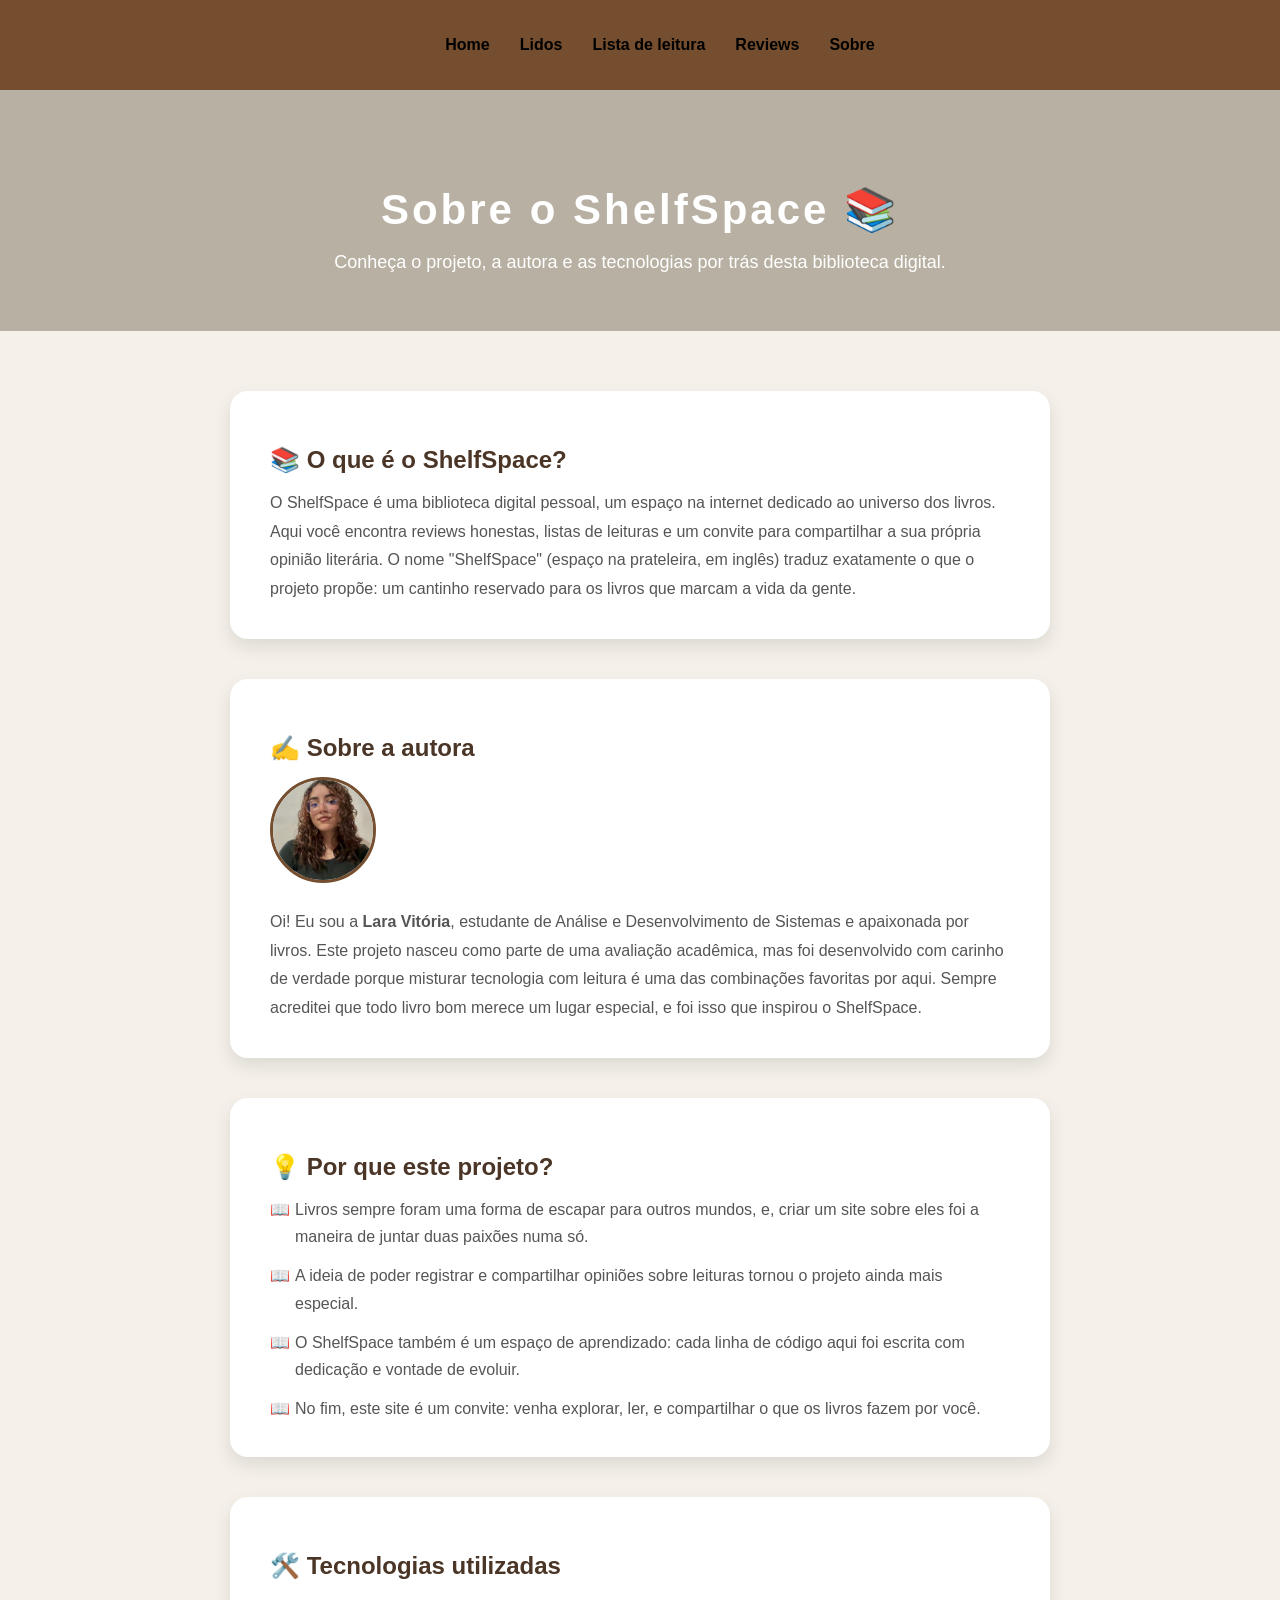
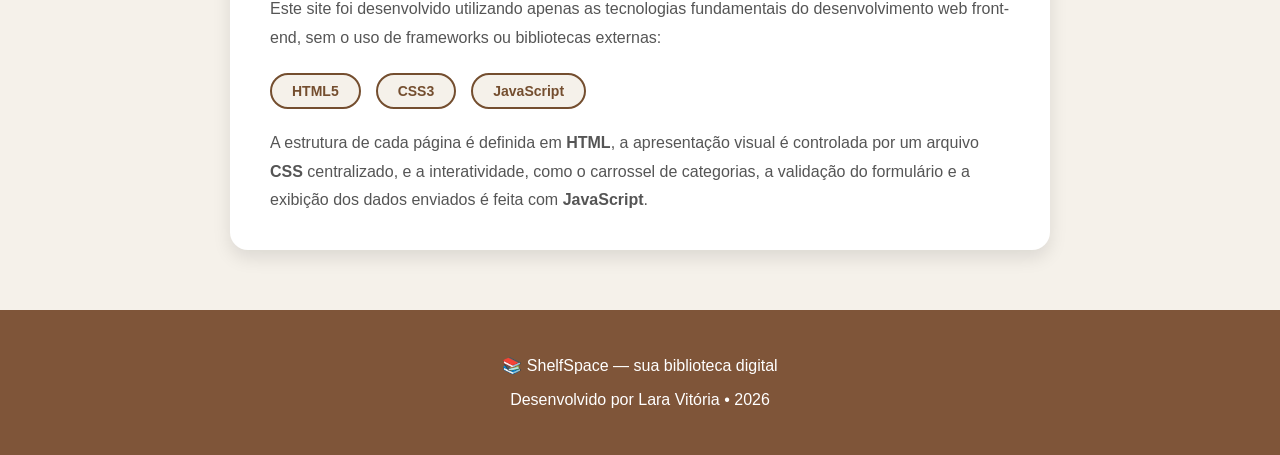
==== about.html @ 7d144e95 "atualizei o about html e add the first img" ====
<!DOCTYPE html>
<html lang="pt-br">
<head>
    <meta charset="UTF-8">
    <meta name="viewport" content="width=device-width, initial-scale=1.0">
    <title>Sobre | ShelfSpace</title>

    <link rel="stylesheet" href="css/style.css">
</head>

<body>

<header>
    <nav>
        <ul>
            <li><a href="index.html">Home</a></li>
            <li><a href="lidos.html">Lidos</a></li>
            <li><a href="lista.html">Lista de leitura</a></li>
            <li><a href="reviews.html">Reviews</a></li>
            <li><a href="about.html">Sobre</a></li>
        </ul>
    </nav>
</header>

<main>

    <!-- HERO -->
    <section class="about-hero">
        <h1>Sobre o ShelfSpace 📚</h1>
        <p>Conheça o projeto, a autora e as tecnologias por trás desta biblioteca digital.</p>
    </section>

    <div class="about-content">

        <!-- O QUE É O SHELFSPACE -->
        <div class="about-card">
            <h2>📚 O que é o ShelfSpace?</h2>
            <p>
                O ShelfSpace é uma biblioteca digital pessoal, um espaço na internet dedicado ao universo
                dos livros. Aqui você encontra reviews honestas, listas de leituras e um convite para
                compartilhar a sua própria opinião literária. O nome "ShelfSpace" (espaço na prateleira,
                em inglês) traduz exatamente o que o projeto propõe: um cantinho reservado para os livros
                que marcam a vida da gente.
            </p>
        </div>

        <!-- SOBRE A AUTORA -->
        <div class="about-card">
            <h2>✍️ Sobre a autora</h2>
            <div class="autora-info">
                <img src="images/lara.jpeg" alt="Foto de Lara Vitória" class="foto-autora">
                <div class="autora-texto">
                    <p>
                        Oi! Eu sou a <strong>Lara Vitória</strong>, estudante de Análise e Desenvolvimento de Sistemas e
                        apaixonada por livros. Este projeto nasceu como parte de uma avaliação acadêmica,
                        mas foi desenvolvido com carinho de verdade porque misturar tecnologia com
                        leitura é uma das combinações favoritas por aqui. Sempre acreditei que todo livro
                        bom merece um lugar especial, e foi isso que inspirou o ShelfSpace.
                    </p>
                </div>
            </div>
        </div>

        <!-- MOTIVAÇÃO -->
        <div class="about-card">
            <h2>💡 Por que este projeto?</h2>
            <ul class="curiosidade-lista">
                <li>Livros sempre foram uma forma de escapar para outros mundos, e, criar um site sobre eles foi a maneira de juntar duas paixões numa só.</li>
                <li>A ideia de poder registrar e compartilhar opiniões sobre leituras tornou o projeto ainda mais especial.</li>
                <li>O ShelfSpace também é um espaço de aprendizado: cada linha de código aqui foi escrita com dedicação e vontade de evoluir.</li>
                <li>No fim, este site é um convite: venha explorar, ler, e compartilhar o que os livros fazem por você.</li>
            </ul>
        </div>

        <!-- TECNOLOGIAS -->
        <div class="about-card">
            <h2>🛠️ Tecnologias utilizadas</h2>
            <p>Este site foi desenvolvido utilizando apenas as tecnologias fundamentais do desenvolvimento web front-end, sem o uso de frameworks ou bibliotecas externas:</p>
            <div class="tech-list">
                <span class="tech-badge">HTML5</span>
                <span class="tech-badge">CSS3</span>
                <span class="tech-badge">JavaScript</span>
            </div>
            <p style="margin-top: 20px;">
                A estrutura de cada página é definida em <strong>HTML</strong>, a apresentação visual
                é controlada por um arquivo <strong>CSS</strong> centralizado,
                e a interatividade, como o carrossel de categorias, a validação do formulário e a
                exibição dos dados enviados é feita com <strong>JavaScript</strong>.
            </p>
        </div>

    </div>

</main>

<footer>
    <p>📚 ShelfSpace — sua biblioteca digital</p>
    <p>Desenvolvido por Lara Vitória • 2026</p>
</footer>

<script src="js/script.js"></script>

</body>
</html>
---- css/style.css ----
/* =========================
   INDEX HTML 
========================= */
body{
    font-family: Arial;
    background-color: #f5f1ea;
    margin: 0;
}

/* ESTILO DA NAVBAR */
nav ul{
    display: flex;
    justify-content: center;
    gap: 30px;
    list-style: none;
}

nav a{
    text-decoration: none;
    color: black;
    font-weight: bold;
}

nav a:hover{
    color: #bab8b6;
    transition: 0.3s;
}


/* ESTILO DO HEADER */
header{
    background-color: #744E2F;
    padding: 20px;
}


/* ESTILO DA HERO SECTION */
.hero{
    text-align: center;
    padding: 70px 20px;
    background-color: #b8b1a3;
}

.hero h1{
    font-size: 48px;
    margin-bottom: 10px;
    letter-spacing: 3px;
    color: white;
}

.hero p{
    font-size: 18px;
    margin-bottom: 25px;
    color: white;
}

/* ESTILO DO BOTÃO PRINCIPAL */
.botao-principal{
    display: inline-block;
    padding: 12px 28px;
    background-color: #7f5539;
    color: white;
    text-decoration: none;
    border-radius: 25px;
    font-weight: bold;
    transition: 0.3s;
}

.botao-principal:hover{
    background-color: #9c6644;
    transform: scale(1.05);
}


/* ESTILO DA CATEGORIAS */
.categorias{
    padding: 60px 20px;
    background-color: #f5f1ea;
    text-align: center; 
}

.categorias h2{
    font-size: 36px;
    margin-bottom: 40px;
    color: #4a3526;
}

/* ESTILO DO CAROUSEL */
.carousel-container{
    position: relative;
    max-width: 1100px;
    margin: 0 auto;
    display: flex;
    align-items: center;
    gap: 15px;
}

/* ESTILO DAS CARDS */
.cards{
    display: flex;
    gap: 30px;
    overflow-x: hidden;
    text-align: center;
    scroll-behavior: smooth;
    padding: 30px 10px;
    width: 100%;
    padding: 30px 10px;
}

.cards::-webkit-scrollbar{
    display: none;
}

.card{
    min-width: 250px;
    max-width: 250px;
    flex:0 0 250px;
    padding: 20px;
    border-radius: 18px;
    background-color: white;
    text-align: center;
    box-shadow: 0 8px 18px rgba(0,0,0,0.12);
    transition: transform 0.3s, box-shadow 0.3s;
}

/* EFEITO DE HOVER NAS CARDS */
.card:hover{
    transform: translate(-12px) scale(1.04);
    box-shadow: 0 18px 35px rgba(0,0,0,0.22);
    z-index: 2;
}

.card img{
    width: 100%;
    height: 160px;
    object-fit: cover;
    border-radius: 14px;
    margin-bottom: 15px;
}

/* ESTILO DO CONTEÚDO DAS CARDS */
.card h3{
    color: #3e2c23;
    margin-bottom: 10px;
}

/* ESTILO DO PARÁGRAFO DAS CARDS */
.card p{
    font-size: 15px;
}


/* SETINHAS */
.seta{
    border: none;
    background-color: #7f5539;
    color: white;
    font-size: 28px;

    width: 45px;
    height: 45px;
    border-radius: 50%;

    display: flex;
    align-items: center;
    justify-content: center;

    cursor: pointer;
    z-index: 3;
    transition: 0.3s;

}

.seta:hover{
    background-color: #9c6644;
    transform: scale(1.1);
}

.esquerda{
    margin-right: 15px;
}

.direita{
    margin-left: 15px;
}

button{
    padding: 12px 25px;
    border: none;
    border-radius: 8px;
    background-color: #7f5539;
    color: white;
    cursor: pointer;
}

button:hover{
    background-color: #9c6644;
    transition: 0.3s;
}


/* ESTILO DA SEÇÃO DE ATALHOS */
.atalhos{
    display: flex;
    justify-content: center;
    gap: 30px;
    flex-wrap: wrap;
    padding: 70px 20px;
    background-color: #ede0d4;
}

.atalho{
    width: 280px;
    background-color: white;
    padding: 30px;
    border-radius: 18px;
    text-align: center;
    box-shadow: 0 8px 18px rgba(0,0,0,0.10);
}

.atalho h3{
    color: #3e2c23;
}

.atalho a{
    display: inline-block;
    margin-top: 15px;
    padding: 10px 22px;
    background-color: #7f5539;
    color: white;
    text-decoration: none;
    border-radius: 20px;
    transition: 0.3s;
}

.atalho a:hover{
    background-color: #9c6644;
}


/* RODAPÉ */
footer{
    text-align: center;
    padding: 30px;
    background-color: #7f5539;
    color: white;
}


/* =========================
   FORMS HTML 
========================= */

.form-section{
    max-width: 700px;
    margin: 60px auto;
    padding: 40px;
    background-color: white;
    border-radius: 20px;
    box-shadow: 0 8px 18px rgba(0,0,0,0.12);
}

.form-section h1,
.form-section p{
    text-align: center;
}

form{
    display: flex;
    flex-direction: column;
    gap: 12px;
}

form label{
    font-weight: bold;
    color: #3e2c23;
}

form input,
form select,
form textarea{
    padding: 12px;
    border: 1px solid #c9b8a8;
    border-radius: 10px;
    font-size: 15px;
}

form textarea{
    resize: none;
}

.checkbox-area{
    display: flex;
    align-items: center;
    gap: 10px;
    margin-top: 10px;
}

#mensagemErro{
    color: red;
    font-weight: bold;
    text-align: center;
}

form button{
    margin-top: 15px;
    padding: 12px;
    border: none;
    border-radius: 25px;
    background-color: #7f5539;
    color: white;
    font-weight: bold;
    cursor: pointer;
    transition: 0.3s;
}

form button:hover{
    background-color: #9c6644;
}


/* =========================
   REVIEWS HTML
========================= */

.page-title{
    text-align: center;
    padding: 60px 20px 30px;
}

.page-title h1{
    font-size: 38px;
    color: #3e2c23;
}

.review-list{
    display: flex;
    justify-content: center;
    gap: 30px;
    flex-wrap: wrap;
    padding: 40px 20px;
}

.review-card{
    width: 280px;
    background-color: white;
    padding: 25px;
    border-radius: 18px;
    box-shadow: 0 8px 18px rgba(0,0,0,0.12);
}

.chamada-review{
    text-align: center;
    padding: 60px 20px;
    background-color: #ede0d4;
}

/* =========================
   ABOUT PAGE 
========================= */
.about-hero {
    text-align: center;
    padding: 60px 20px 40px;
    background-color: #b8b1a3;
}

.about-hero h1 {
    font-size: 42px;
    color: white;
    letter-spacing: 3px;
    margin-bottom: 10px;
}

.about-hero p {
    font-size: 18px;
    color: white;
}

.about-content {
    max-width: 820px;
    margin: 0 auto;
    padding: 60px 20px;
    display: flex;
    flex-direction: column;
    gap: 40px;
}

.about-card {
    background-color: white;
    border-radius: 18px;
    padding: 35px 40px;
    box-shadow: 0 8px 18px rgba(0,0,0,0.10);
}

.about-card h2 {
    font-size: 24px;
    color: #4a3526;
    margin-bottom: 15px;
    display: flex;
    align-items: center;
    gap: 10px;
}

.about-card p {
    font-size: 16px;
    color: #555;
    line-height: 1.8;
    margin: 0;
}

.tech-list {
    display: flex;
    gap: 15px;
    flex-wrap: wrap;
    margin-top: 20px;
}

.tech-badge {
    background-color: #f5f1ea;
    border: 2px solid #744E2F;
    color: #744E2F;
    font-weight: bold;
    padding: 8px 20px;
    border-radius: 25px;
    font-size: 14px;
}

.autora-info {
    display: flex;
    align-items: center;
    gap: 25px;
    flex-wrap: wrap;
}

.avatar {
    width: 90px;
    height: 90px;
    border-radius: 50%;
    background-color: #744E2F;
    display: flex;
    align-items: center;
    justify-content: center;
    font-size: 32px;
    color: white;
    font-weight: bold;
    flex-shrink: 0;
}

.autora-texto p {
    margin: 0;
    font-size: 16px;
    color: #555;
    line-height: 1.8;
}

.curiosidade-lista {
    list-style: none;
    padding: 0;
    margin: 15px 0 0;
    display: flex;
    flex-direction: column;
    gap: 12px;
}

.curiosidade-lista li {
    font-size: 16px;
    color: #555;
    padding-left: 25px;
    position: relative;
    line-height: 1.7;
}

.curiosidade-lista li::before {
    content: "📖";
    position: absolute;
    left: 0;
}


.foto-autora {
    width: 100px;
    height: 100px;
    border-radius: 50%;
    object-fit: cover;
    border: 3px solid #744E2F;
}
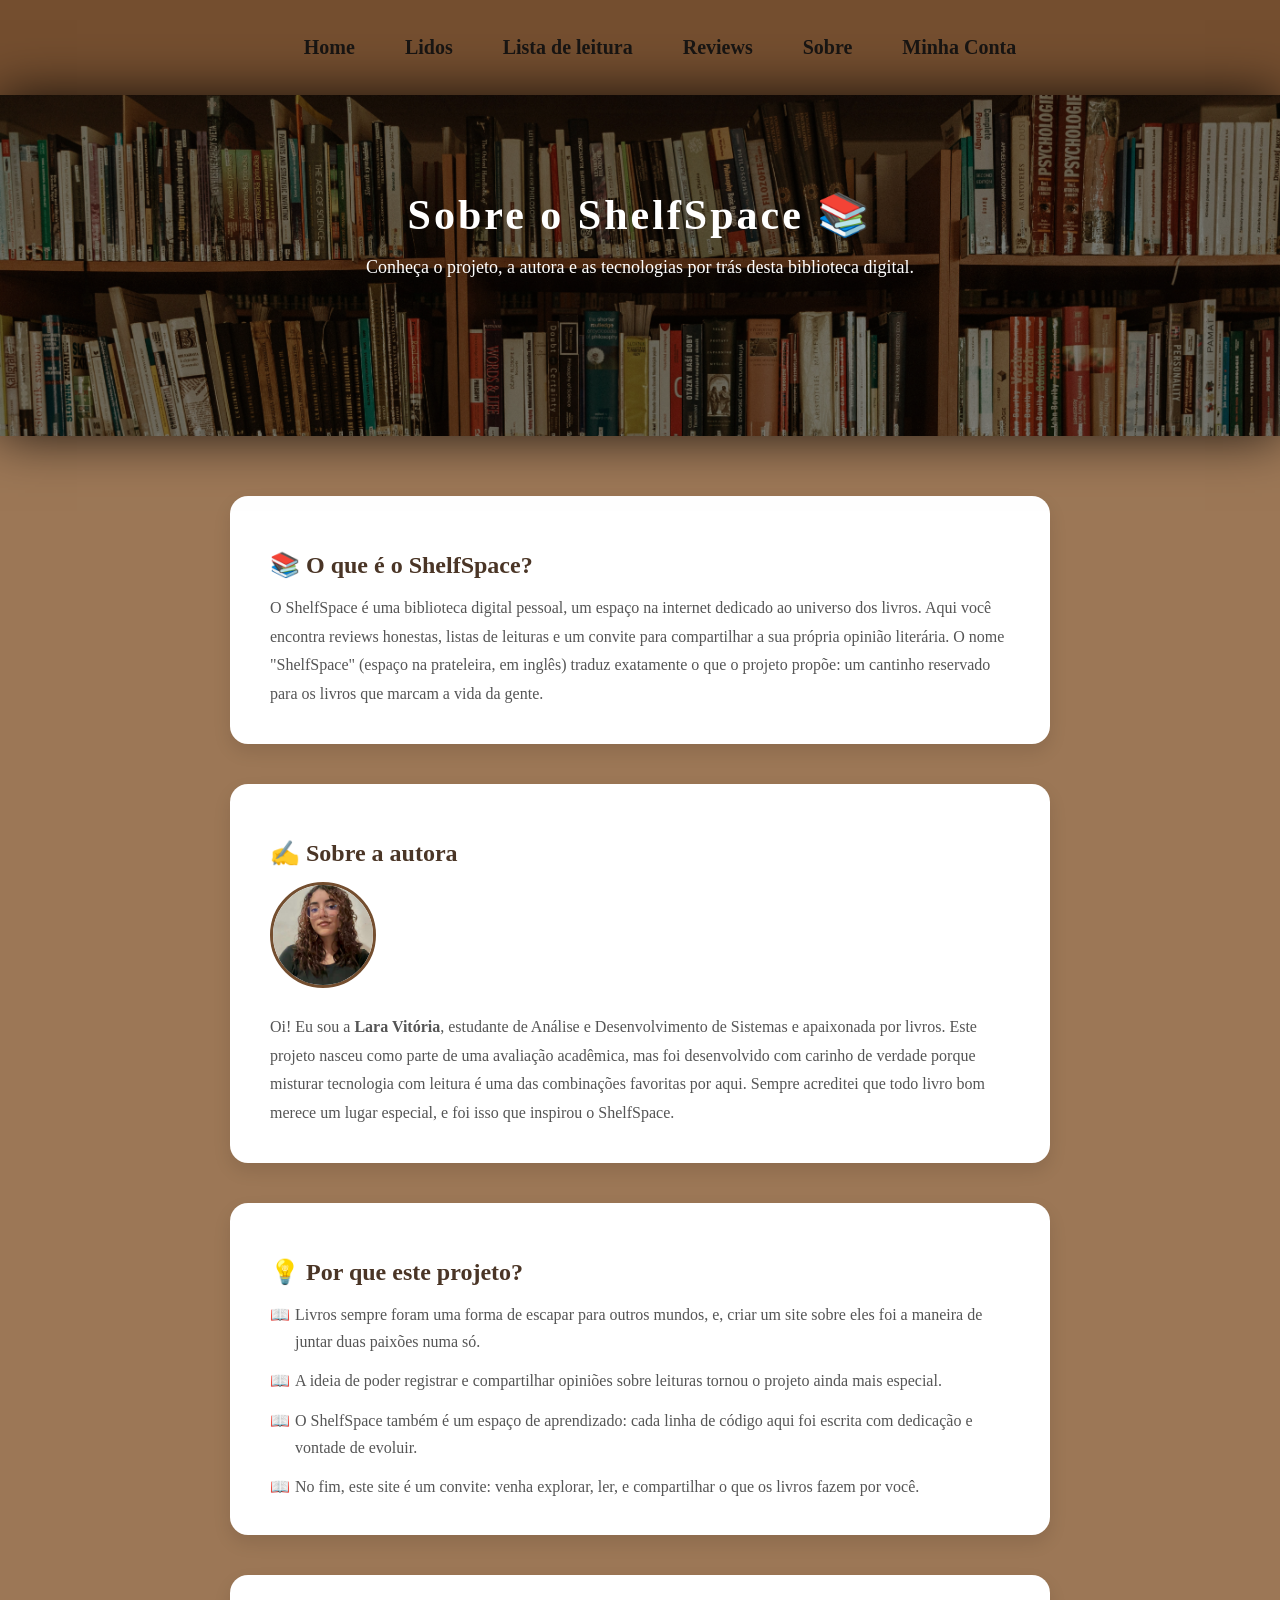
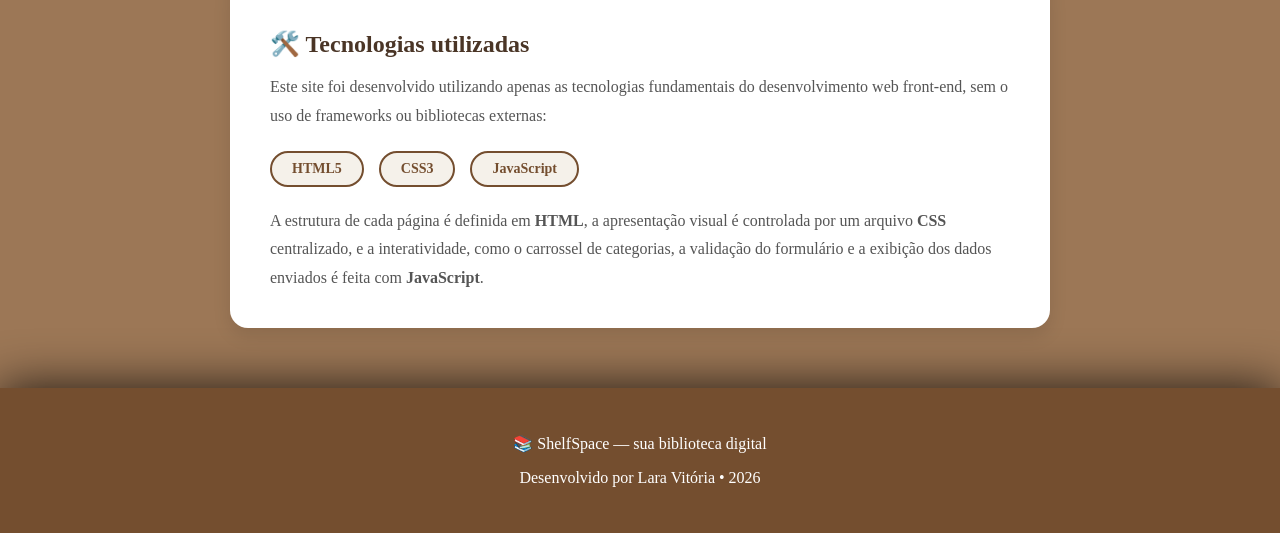
==== commit 9619844c: "ajustes finais" ====
--- a/about.html
+++ b/about.html
@@ -18,6 +18,7 @@
             <li><a href="lista.html">Lista de leitura</a></li>
             <li><a href="reviews.html">Reviews</a></li>
             <li><a href="about.html">Sobre</a></li>
+            <li><a href="#" class="nav-conta">Minha Conta</a></li>
         </ul>
     </nav>
 </header>
--- a/css/style.css
+++ b/css/style.css
@@ -1,9 +1,9 @@
 /* =========================
-   INDEX HTML 
+   INDEX HTML PÁGINA PRINCIPAL (1)
 ========================= */
 body{
-    font-family: Arial;
-    background-color: #f5f1ea;
+    font-family: 'Merriweather', serif;
+    background-color: #9c7756;
     margin: 0;
 }
 
@@ -11,14 +11,16 @@
 nav ul{
     display: flex;
     justify-content: center;
-    gap: 30px;
+    gap: 50px;
     list-style: none;
 }
 
 nav a{
     text-decoration: none;
-    color: black;
-    font-weight: bold;
+    color: rgba(17, 17, 17, 0.929);
+    font-weight: bold;
+    font-size: 20px;
+    font-family: Merriweather, serif;
 }
 
 nav a:hover{
@@ -35,10 +37,39 @@
 
 
 /* ESTILO DA HERO SECTION */
-.hero{
-    text-align: center;
-    padding: 70px 20px;
-    background-color: #b8b1a3;
+.hero {
+    text-align: center;
+    padding: 70px 20px 80px;
+    background-image: url('../images/fundohero.jpg');
+    background-size: cover;
+    background-position: center;
+    position: relative;
+    box-shadow: 0 0 50px rgba(0, 0, 0, 0.812);
+}
+
+/* SOBREPOSIÇÃO ESCURA NA HERO */
+.hero::before {
+    content: "";
+    position: absolute;
+    top: 0; left: 0;
+    width: 100%; height: 100%;
+    background-color: rgba(0, 0, 0, 0.45);
+}
+
+/* GARANTE QUE O TEXTO FIQUE ACIMA DA SOBREPOSIÇÃO */
+.hero h3,
+.hero h1,
+.hero p,
+.hero a {
+    position: relative;
+    z-index: 1;
+}
+
+.hero h3{
+    font-size: 22px;
+    margin-bottom: 15px;
+    color: white;
+    font-family: 'Merriweather', serif;
 }
 
 .hero h1{
@@ -75,20 +106,24 @@
 /* ESTILO DA CATEGORIAS */
 .categorias{
     padding: 60px 20px;
-    background-color: #f5f1ea;
+    background-color: #c5a68d;
     text-align: center; 
+    font-family: 'Merriweather', serif;
+    font-size: 18px;
 }
 
 .categorias h2{
     font-size: 36px;
     margin-bottom: 40px;
     color: #4a3526;
+    font-size: 50px;
+    text-shadow: 2px 2px 4px rgb(230, 203, 187);
 }
 
 /* ESTILO DO CAROUSEL */
 .carousel-container{
     position: relative;
-    max-width: 1100px;
+    max-width: 1435px;
     margin: 0 auto;
     display: flex;
     align-items: center;
@@ -117,7 +152,7 @@
     flex:0 0 250px;
     padding: 20px;
     border-radius: 18px;
-    background-color: white;
+    background-color: #83624c;
     text-align: center;
     box-shadow: 0 8px 18px rgba(0,0,0,0.12);
     transition: transform 0.3s, box-shadow 0.3s;
@@ -132,7 +167,7 @@
 
 .card img{
     width: 100%;
-    height: 160px;
+    height: 370px;
     object-fit: cover;
     border-radius: 14px;
     margin-bottom: 15px;
@@ -206,12 +241,12 @@
     gap: 30px;
     flex-wrap: wrap;
     padding: 70px 20px;
-    background-color: #ede0d4;
+    background-color: #d0bca9;
 }
 
 .atalho{
     width: 280px;
-    background-color: white;
+    background-color: rgb(244, 223, 208);
     padding: 30px;
     border-radius: 18px;
     text-align: center;
@@ -226,7 +261,7 @@
     display: inline-block;
     margin-top: 15px;
     padding: 10px 22px;
-    background-color: #7f5539;
+    background-color: #744E2F;
     color: white;
     text-decoration: none;
     border-radius: 20px;
@@ -242,13 +277,395 @@
 footer{
     text-align: center;
     padding: 30px;
-    background-color: #7f5539;
-    color: white;
-}
-
+    background-color: #744E2F;
+    color: white;
+    box-shadow: 0 0 50px rgba(0, 0, 0, 0.812);
+}
+
+/*--------------------------------------------------------------------------------------------------------------------------
 
 /* =========================
-   FORMS HTML 
+   LIDOS PAGE
+========================= */
+
+.hero-lidos {
+    font-family: 'Merriweather', serif;
+    text-align: center;
+    padding: 60px 20px 140px;
+    background-image: url('../images/herolidos.jpg');
+    background-size: cover;
+    background-color: #744E2F;
+    position: relative;
+    box-shadow: 0 0 50px rgba(0, 0, 0, 0.812);
+}
+
+.hero-lidos::before {
+    content: "";
+    position: absolute;
+    top: 0; left: 0;
+    width: 100%; height: 100%;
+    background-color: rgba(130, 104, 104, 0.085);
+}
+
+.hero-lidos h1,
+.hero-lidos p {
+    position: relative;
+    z-index: 1;
+}
+
+.hero-lidos h1 {
+    font-size: 42px;
+    color: rgb(234, 210, 210);
+    letter-spacing: 3px;
+    margin-bottom: 10px;
+    font-family: 'Merriweather', serif;
+}
+
+.hero-lidos p {
+    font-size: 18px;
+    color: rgb(255, 255, 255);
+}
+
+.lidos-section {
+    max-width: 1300px;
+    margin: 0 auto;
+    padding: 50px 20px;
+}
+
+.lidos-grid {
+    display: grid;
+    grid-template-columns: repeat(auto-fill, minmax(200px, 1fr));
+    gap: 25px;
+}
+
+.lido-card {
+    background: rgb(244, 223, 208);
+    border-radius: 14px;
+    overflow: hidden;
+    box-shadow: 0 6px 16px rgba(0,0,0,0.10);
+    cursor: pointer;
+    transition: transform 0.3s, box-shadow 0.3s;
+}
+
+.lido-card:hover {
+    transform: translateY(-6px);
+    box-shadow: 0 14px 28px rgba(0,0,0,0.18);
+}
+
+.lido-card img {
+    width: 100%;
+    height: 260px;
+    object-fit: cover;
+    object-position: top;
+}
+
+.lido-info {
+    padding: 14px;
+    display: flex;
+    flex-direction: column;
+    gap: 5px;
+}
+
+.lido-info h3 {
+    font-size: 14px;
+    color: #3e2c23;
+    margin: 0;
+    line-height: 1.4;
+    font-family: 'Merriweather', serif;
+}
+
+.lido-autor {
+    font-size: 12px;
+    color: #9c6644;
+}
+
+.lido-nota {
+    font-size: 13px;
+    color: #f5a623;
+    font-weight: bold;
+}
+
+/* =========================
+   MODAL DOS LIVROS
+========================= */
+
+.modal-overlay {
+    display: none;
+    position: fixed;
+    top: 0; left: 0;
+    width: 100%; height: 100%;
+    background: rgba(0,0,0,0.6);
+    z-index: 999;
+    justify-content: center;
+    align-items: center;
+}
+
+.modal-box {
+    background: #f5f1ea;
+    border-radius: 18px;
+    padding: 30px;
+    max-width: 700px;
+    width: 90%;
+    position: relative;
+    max-height: 85vh;
+    overflow-y: auto;
+    box-shadow: 0 20px 50px rgba(0,0,0,0.3);
+}
+
+.modal-fechar {
+    position: absolute;
+    top: 15px; right: 15px;
+    background: #744E2F;
+    color: white;
+    border: none;
+    border-radius: 50%;
+    width: 32px; height: 32px;
+    font-size: 14px;
+    cursor: pointer;
+    transition: background 0.2s;
+    padding: 0;
+}
+
+.modal-fechar:hover {
+    background: #9c6644;
+}
+
+.modal-conteudo {
+    display: flex;
+    gap: 25px;
+    align-items: flex-start;
+}
+
+#modal-capa {
+    width: 140px;
+    height: 210px;
+    object-fit: cover;
+    border-radius: 10px;
+    flex-shrink: 0;
+    box-shadow: 0 8px 20px rgba(0,0,0,0.2);
+}
+
+.modal-texto {
+    flex: 1;
+}
+
+.modal-texto h2 {
+    font-size: 20px;
+    color: #3e2c23;
+    margin-bottom: 6px;
+    line-height: 1.3;
+    font-family: 'Merriweather', serif;
+}
+
+.modal-autor-texto {
+    font-size: 14px;
+    color: #9c6644;
+    margin-bottom: 8px;
+}
+
+.modal-nota-estrelas {
+    font-size: 16px;
+    color: #f5a623;
+    font-weight: bold;
+    margin-bottom: 15px;
+}
+
+.modal-sinopse-texto {
+    font-size: 15px;
+    color: #4a3526;
+    line-height: 1.8;
+}
+
+/*---------------------------------------------------------------------------------------------------------------------------
+
+/* =========================
+   LISTA DE LEITURA TERCEIRA PÁGINA (3) 
+========================= */
+
+.hero-lista {
+    font-family: 'Merriweather', serif;
+    text-align: center;
+    padding: 60px 20px 140px;
+    background-image: url('../images/listaleitura.jpg');
+    background-size: cover;
+    background-color: #744E2F;
+    position: relative;
+    box-shadow: 0 0 50px rgba(0, 0, 0, 0.812);
+}
+
+.hero-lista::before {
+    content: "";
+    position: absolute;
+    top: 0; left: 0;
+    width: 100%; height: 100%;
+    background-color: rgba(0, 0, 0, 0.2);
+}
+
+.hero-lista h1,
+.hero-lista p {
+    position: relative;
+    z-index: 1;
+    color: white;
+}
+
+.hero-lista h1 {
+    font-size: 42px;
+    letter-spacing: 3px;
+    margin-bottom: 10px;
+}
+
+.hero-lista p {
+    font-size: 18px;
+}
+
+.lista-section {
+    max-width: 900px;
+    margin: 0 auto;
+    padding: 60px 20px;
+}
+
+.lista-container {
+    display: flex;
+    flex-direction: column;
+    gap: 40px;
+}
+
+.lista-grupo {
+    background: rgb(244, 223, 208);
+    border-radius: 18px;
+    padding: 30px 35px;
+    box-shadow: 0 6px 16px rgba(0,0,0,0.10);
+}
+
+.lista-grupo-titulo {
+    font-size: 20px;
+    color: #4a3526;
+    margin-bottom: 20px;
+    font-family: 'Merriweather', serif;
+    border-bottom: 2px solid #c9b8a8;
+    padding-bottom: 12px;
+}
+
+.lista-livros {
+    list-style: none;
+    padding: 0;
+    margin: 0;
+    display: flex;
+    flex-direction: column;
+    gap: 12px;
+}
+
+.lista-item {
+    display: flex;
+    align-items: center;
+    gap: 18px;
+    padding: 14px 18px;
+    background: white;
+    border-radius: 12px;
+    box-shadow: 0 2px 8px rgba(0,0,0,0.06);
+    transition: transform 0.2s;
+}
+
+.lista-item:hover {
+    transform: translateX(6px);
+}
+
+.lista-numero {
+    font-size: 18px;
+    font-weight: bold;
+    color: #9c6644;
+    font-family: 'Merriweather', serif;
+    min-width: 30px;
+}
+
+.lista-info {
+    display: flex;
+    flex-direction: column;
+    gap: 3px;
+    flex: 1;
+}
+
+.lista-titulo {
+    font-size: 15px;
+    font-weight: bold;
+    color: #3e2c23;
+}
+
+.lista-autor {
+    font-size: 13px;
+    color: #9c6644;
+}
+
+.lista-genero {
+    font-size: 12px;
+    background: #f5f1ea;
+    border: 1px solid #c9b8a8;
+    color: #744E2F;
+    padding: 4px 12px;
+    border-radius: 20px;
+    white-space: nowrap;
+    font-weight: bold;
+}
+
+/*--------------------------------------------------------------------------------------------------------------------------
+
+/* =========================
+   REVIEWS HTML QUARTA PÁGINA (4)
+========================= */
+
+.page-title{
+    font-family: 'Merriweather', serif;
+    text-align: center;
+    padding: 60px 20px 200px;
+    background-image: url('../images/comments.png');
+    background-size: cover;
+    background-color: #744E2F;
+    position: relative;
+    box-shadow: 0 0 50px rgba(0, 0, 0, 0.812);
+}
+
+.page-title::before {
+    content: "";
+    position: absolute;
+    top: 0; left: 0;
+    width: 100%; height: 100%;
+    background-color: rgba(0, 0, 0, 0.45);
+}
+
+.page-title h1,
+.page-title p {
+    position: relative;
+    z-index: 1;
+    color: white;
+}
+
+.review-list{
+    display: flex;
+    justify-content: center;
+    gap: 30px;
+    flex-wrap: wrap;
+    padding: 40px 20px;
+}
+
+.review-card{
+    width: 280px;
+    background-color: white;
+    padding: 25px;
+    border-radius: 18px;
+    box-shadow: 0 8px 18px rgba(0,0,0,0.12);
+}
+
+.chamada-review{
+    font: bold 16px 'Merriweather', serif;
+    text-align: center;
+    padding: 60px 20px;
+}
+
+/*----------------------------------------------------------------------------------------------------------------------
+
+
+/* =========================
+   FORMS HTML QUE VEM DA PAG DE REVIEWS
 ========================= */
 
 .form-section{
@@ -318,50 +735,156 @@
     background-color: #9c6644;
 }
 
+/*----------------------------------------------------------------------------------------------------------------------
 
 /* =========================
-   REVIEWS HTML
+   FORM ACTION PAGE QUE VEM DA PAG DE REVIEWS E VALIDAÇÃO DE DADOS
 ========================= */
 
-.page-title{
-    text-align: center;
-    padding: 60px 20px 30px;
-}
-
-.page-title h1{
-    font-size: 38px;
+.resultado-hero {
+    font-family: 'Merriweather', serif;
+    text-align: center;
+    padding: 60px 20px 140px;
+    background-image: url('../images/reviewrecebida.jpg');
+    background-size: cover;
+    background-color: #744E2F;
+    position: relative;
+    box-shadow: 0 0 50px rgba(0, 0, 0, 0.812);
+}
+
+.resultado-hero::before {
+    content: "";
+    position: absolute;
+    top: 0; left: 0;
+    width: 100%; height: 100%;
+    background-color: rgba(0, 0, 0, 0.45);
+}
+
+.resultado-hero h1,
+.resultado-hero p {
+    position: relative;
+    z-index: 1;
+}
+
+.resultado-hero h1 {
+    font-size: 42px;
+    color: white;
+    letter-spacing: 3px;
+    margin-bottom: 10px;
+}
+
+.resultado-hero p {
+    font-size: 18px;
+    color: white;
+}
+
+.resultado-content {
+    max-width: 700px;
+    margin: 60px auto;
+    padding: 0 20px;
+}
+
+.resultado-card {
+    background-color: white;
+    border-radius: 18px;
+    padding: 40px;
+    box-shadow: 0 8px 18px rgba(0,0,0,0.10);
+}
+
+.resultado-card h2 {
+    font-size: 22px;
+    color: #4a3526;
+    margin-bottom: 25px;
+    text-align: center;
+}
+
+.campo-resultado {
+    display: flex;
+    flex-direction: column;
+    gap: 5px;
+    padding: 14px 0;
+    border-bottom: 1px solid #f0e8df;
+}
+
+.campo-resultado:last-of-type {
+    border-bottom: none;
+}
+
+.campo-label {
+    font-size: 12px;
+    font-weight: bold;
+    color: #9c6644;
+    text-transform: uppercase;
+    letter-spacing: 1px;
+}
+
+.campo-valor {
+    font-size: 16px;
     color: #3e2c23;
 }
 
-.review-list{
-    display: flex;
-    justify-content: center;
-    gap: 30px;
-    flex-wrap: wrap;
-    padding: 40px 20px;
-}
-
-.review-card{
-    width: 280px;
-    background-color: white;
-    padding: 25px;
-    border-radius: 18px;
-    box-shadow: 0 8px 18px rgba(0,0,0,0.12);
-}
-
-.chamada-review{
-    text-align: center;
-    padding: 60px 20px;
-    background-color: #ede0d4;
-}
+.estrelas {
+    color: #f5a623;
+    font-size: 20px;
+}
+
+.aviso-erro {
+    text-align: center;
+    padding: 40px;
+    color: #9c6644;
+}
+
+.botao-voltar {
+    display: block;
+    text-align: center;
+    margin-top: 30px;
+}
+
+.botao-voltar a {
+    display: inline-block;
+    padding: 12px 28px;
+    background-color: #7f5539;
+    color: white;
+    text-decoration: none;
+    border-radius: 25px;
+    font-weight: bold;
+    transition: 0.3s;
+}
+
+.botao-voltar a:hover {
+    background-color: #9c6644;
+    transform: scale(1.05);
+}
+
+
+/*----------------------------------------------------------------------------------------------------------------------
 
 /* =========================
-   ABOUT PAGE 
+   ABOUT PAGE ULTIMA PÁGINA (5)
 ========================= */
 .about-hero {
-    text-align: center;
-    padding: 60px 20px 40px;
-    background-color: #b8b1a3;
+    font-family: 'Merriweather', serif;
+    text-align: center;
+    padding: 60px 20px 140px;
+    background-image: url('../images/sobre.jpg');
+    background-size: cover;
+    background-color: #744E2F;
+    position: relative;
+    box-shadow: 0 0 50px rgba(0, 0, 0, 0.812);
+}
+
+.about-hero::before {
+    content: "";
+    position: absolute;
+    top: 0; left: 0;
+    width: 100%; height: 100%;
+    background-color: rgba(0, 0, 0, 0.45);
+}
+
+.about-hero h1,
+.about-hero p {
+    position: relative;
+    z-index: 1;
 }
 
 .about-hero h1 {
